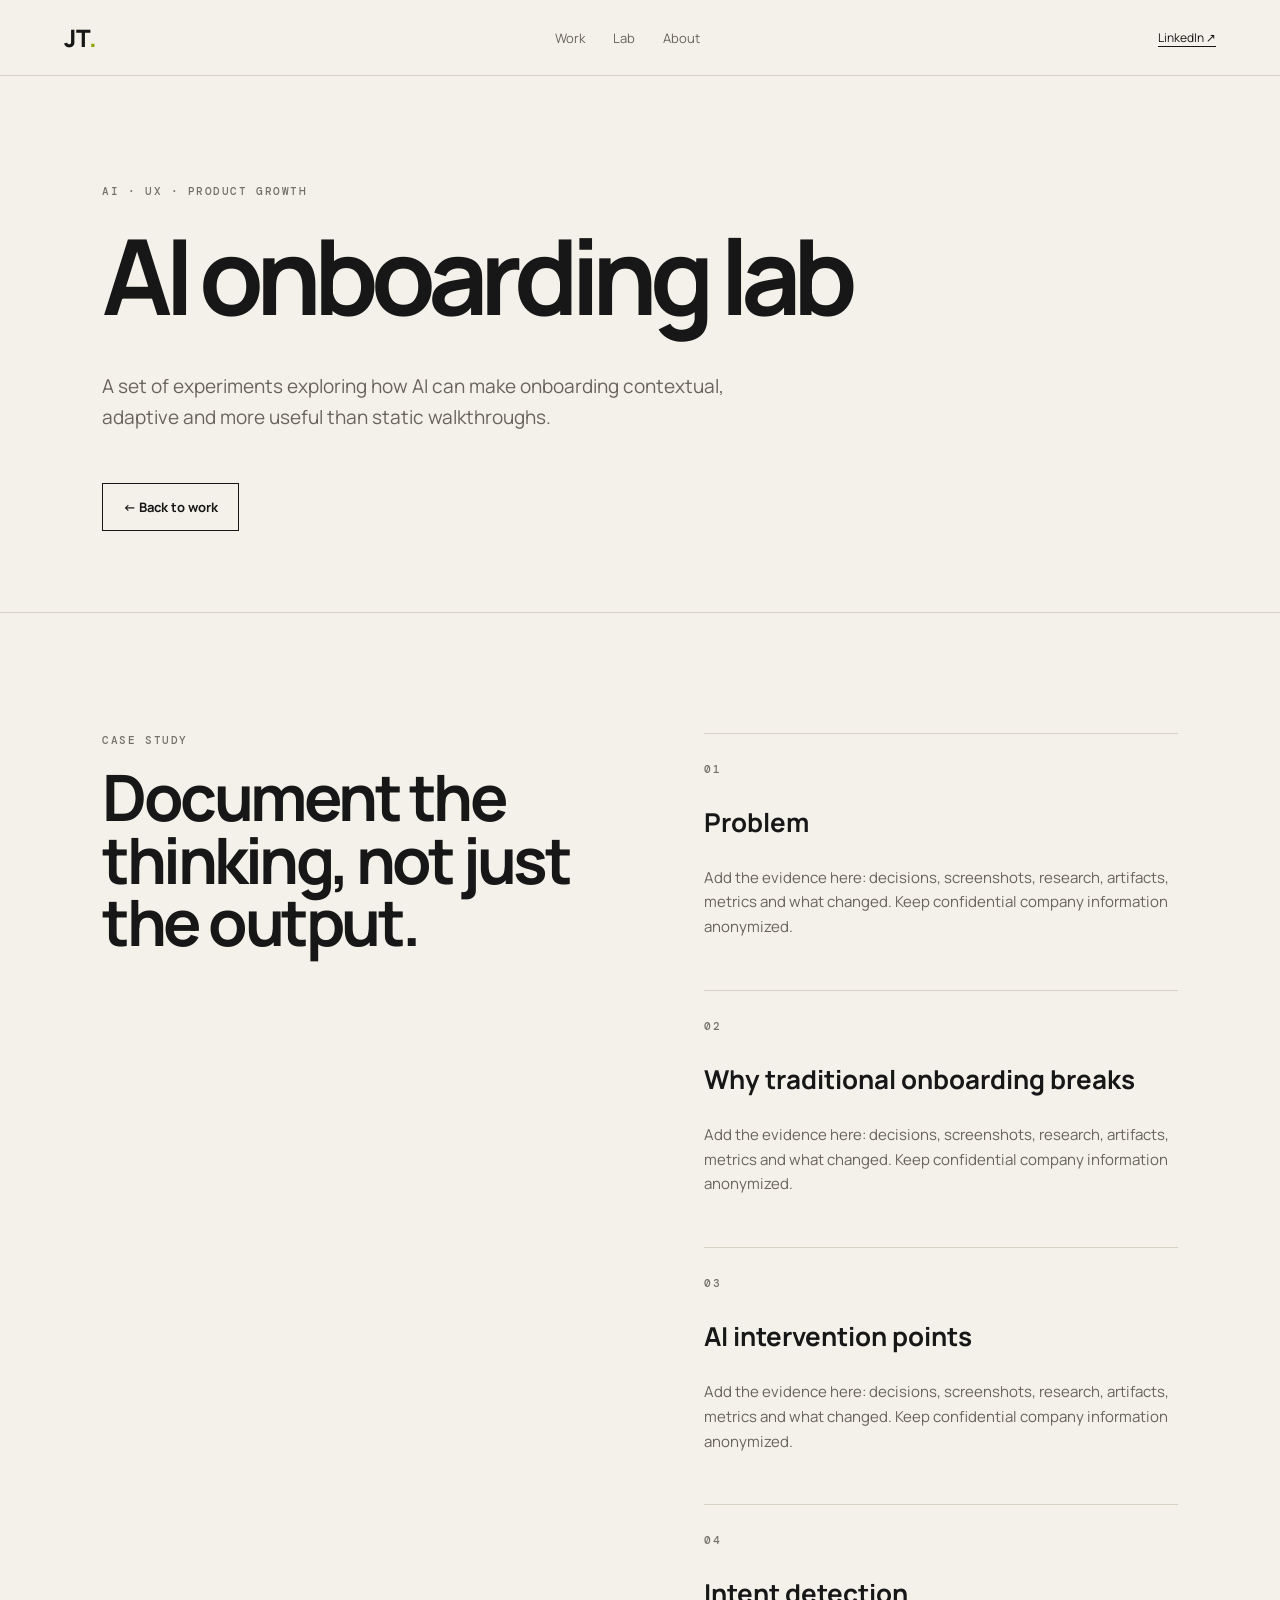
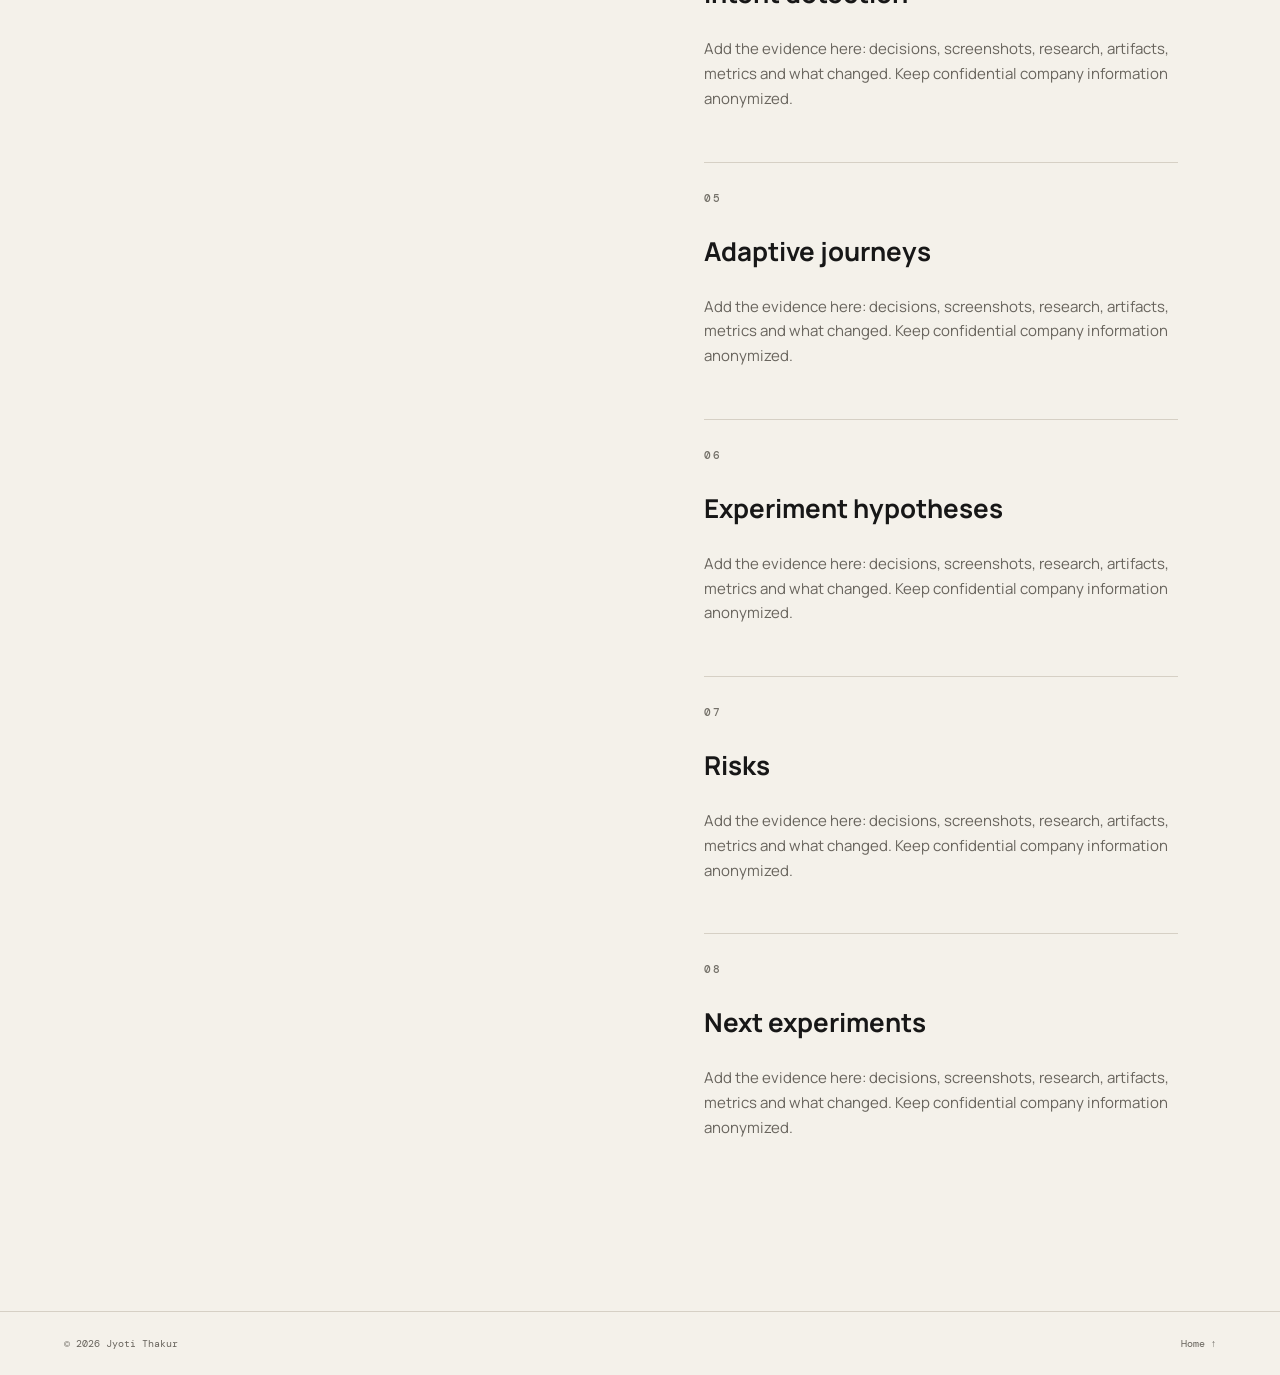
==== projects/ai-onboarding.html @ e101bb47 "creating projects files" ====
<!DOCTYPE html><html lang="en"><head><meta charset="UTF-8"><meta name="viewport" content="width=device-width,initial-scale=1.0"><title>AI onboarding lab — Jyoti Thakur</title><link rel="stylesheet" href="../styles.css"></head><body><header class="nav"><a class="brand" href="../index.html">JT<span>.</span></a><nav><a href="../index.html#work">Work</a><a href="../index.html#lab">Lab</a><a href="../index.html#about">About</a></nav><a class="nav-cta" href="https://www.linkedin.com/in/jyotithakur1/" target="_blank">LinkedIn ↗</a></header><main><section class="hero" style="min-height:520px"><div class="eyebrow">AI · UX · Product Growth</div><h1>AI onboarding lab</h1><p class="hero-copy">A set of experiments exploring how AI can make onboarding contextual, adaptive and more useful than static walkthroughs.</p><div class="hero-actions"><a class="button secondary" href="../index.html#work">← Back to work</a></div></section><section class="section"><div class="about-grid"><div><div class="eyebrow">CASE STUDY</div><h2>Document the thinking, not just the output.</h2></div><div><div style="border-top:1px solid var(--line);padding:22px 0"><span class="eyebrow">01</span><h3 style="font-size:26px">Problem</h3><p class="hero-copy" style="font-size:15px">Add the evidence here: decisions, screenshots, research, artifacts, metrics and what changed. Keep confidential company information anonymized.</p></div><div style="border-top:1px solid var(--line);padding:22px 0"><span class="eyebrow">02</span><h3 style="font-size:26px">Why traditional onboarding breaks</h3><p class="hero-copy" style="font-size:15px">Add the evidence here: decisions, screenshots, research, artifacts, metrics and what changed. Keep confidential company information anonymized.</p></div><div style="border-top:1px solid var(--line);padding:22px 0"><span class="eyebrow">03</span><h3 style="font-size:26px">AI intervention points</h3><p class="hero-copy" style="font-size:15px">Add the evidence here: decisions, screenshots, research, artifacts, metrics and what changed. Keep confidential company information anonymized.</p></div><div style="border-top:1px solid var(--line);padding:22px 0"><span class="eyebrow">04</span><h3 style="font-size:26px">Intent detection</h3><p class="hero-copy" style="font-size:15px">Add the evidence here: decisions, screenshots, research, artifacts, metrics and what changed. Keep confidential company information anonymized.</p></div><div style="border-top:1px solid var(--line);padding:22px 0"><span class="eyebrow">05</span><h3 style="font-size:26px">Adaptive journeys</h3><p class="hero-copy" style="font-size:15px">Add the evidence here: decisions, screenshots, research, artifacts, metrics and what changed. Keep confidential company information anonymized.</p></div><div style="border-top:1px solid var(--line);padding:22px 0"><span class="eyebrow">06</span><h3 style="font-size:26px">Experiment hypotheses</h3><p class="hero-copy" style="font-size:15px">Add the evidence here: decisions, screenshots, research, artifacts, metrics and what changed. Keep confidential company information anonymized.</p></div><div style="border-top:1px solid var(--line);padding:22px 0"><span class="eyebrow">07</span><h3 style="font-size:26px">Risks</h3><p class="hero-copy" style="font-size:15px">Add the evidence here: decisions, screenshots, research, artifacts, metrics and what changed. Keep confidential company information anonymized.</p></div><div style="border-top:1px solid var(--line);padding:22px 0"><span class="eyebrow">08</span><h3 style="font-size:26px">Next experiments</h3><p class="hero-copy" style="font-size:15px">Add the evidence here: decisions, screenshots, research, artifacts, metrics and what changed. Keep confidential company information anonymized.</p></div></div></div></section></main><footer><span>© 2026 Jyoti Thakur</span><a href="../index.html">Home ↑</a></footer></body></html>
---- styles.css ----
@import url('https://fonts.googleapis.com/css2?family=DM+Mono:wght@400;500&family=Manrope:wght@400;500;600;700;800&display=swap');
:root{--bg:#f4f1ea;--ink:#171717;--muted:#68645d;--line:#d6d0c5;--accent:#d8ff3e;--card:#ebe7de}
*{box-sizing:border-box}html{scroll-behavior:smooth}body{margin:0;background:var(--bg);color:var(--ink);font-family:Manrope,system-ui,sans-serif}a{color:inherit;text-decoration:none}.progress{height:3px;background:var(--accent);position:fixed;top:0;left:0;width:0;z-index:99}
.nav{height:76px;padding:0 5vw;display:flex;align-items:center;justify-content:space-between;border-bottom:1px solid var(--line);position:sticky;top:0;background:rgba(244,241,234,.9);backdrop-filter:blur(12px);z-index:50}.brand{font-weight:800;font-size:24px}.brand span{color:#8ea800}.nav nav{display:flex;gap:28px;font-size:13px;color:var(--muted)}.nav nav a:hover{color:var(--ink)}.nav-cta{font-size:12px;border-bottom:1px solid var(--ink)}
.hero{padding:12vh 8vw 9vh;min-height:680px;display:flex;flex-direction:column;justify-content:center;border-bottom:1px solid var(--line)}.eyebrow{font:500 11px/1.4 "DM Mono",monospace;letter-spacing:.14em;color:#737068;text-transform:uppercase}.hero h1{font-size:clamp(52px,8.2vw,124px);line-height:.92;letter-spacing:-.075em;max-width:1100px;margin:28px 0}.hero h1 em{font-style:normal;color:#68645d}.hero-copy{max-width:650px;font-size:19px;line-height:1.65;color:var(--muted)}.hero-actions{display:flex;gap:12px;margin-top:30px;flex-wrap:wrap}.button{padding:14px 20px;border:1px solid var(--ink);font-size:13px;font-weight:700}.primary{background:var(--ink);color:white}.secondary{background:transparent}.hero-note{display:flex;gap:35px;margin-top:70px;font:11px "DM Mono",monospace;color:var(--muted);flex-wrap:wrap}
.signal{display:grid;grid-template-columns:repeat(4,1fr);border-bottom:1px solid var(--line)}.signal div{padding:30px 5vw;border-right:1px solid var(--line);display:flex;flex-direction:column;gap:12px}.signal div:last-child{border-right:0}.signal strong{font:12px "DM Mono";color:#8a8500}.signal span{font-size:14px}
.section{padding:120px 8vw;border-bottom:1px solid var(--line)}.section-head{display:grid;grid-template-columns:1.2fr .8fr;gap:60px;align-items:end;margin-bottom:55px}.section h2{font-size:clamp(38px,5vw,72px);line-height:.98;letter-spacing:-.055em;margin:18px 0}.section-head p,.about p{color:var(--muted);line-height:1.7;font-size:15px}.filters{display:flex;gap:8px;margin-bottom:25px;flex-wrap:wrap}.filter{font:11px "DM Mono";padding:10px 13px;border:1px solid var(--line);background:transparent;cursor:pointer}.filter.active,.filter:hover{background:var(--ink);color:#fff;border-color:var(--ink)}
.work-grid{display:grid;grid-template-columns:repeat(2,1fr);gap:14px}.case-card{background:var(--card);padding:30px;min-height:360px;display:flex;flex-direction:column;transition:.25s transform,.25s background}.case-card:hover{transform:translateY(-4px);background:#e4dfd4}.case-card.featured{grid-column:span 2;min-height:420px}.case-top{display:flex;justify-content:space-between;font:10px "DM Mono";color:#777269}.case-card h3{font-size:clamp(28px,3.5vw,52px);line-height:1;letter-spacing:-.045em;max-width:760px;margin:50px 0 18px}.case-card p{color:var(--muted);line-height:1.65;max-width:680px}.tags{display:flex;gap:7px;flex-wrap:wrap;margin-top:auto;padding-top:25px}.tags span{font:10px "DM Mono";border:1px solid #c7c1b6;padding:7px 9px}.case-card>a{font-size:13px;font-weight:700;margin-top:25px}
.marquee{overflow:hidden;border-bottom:1px solid var(--line);white-space:nowrap;padding:18px 0;font:11px "DM Mono";letter-spacing:.12em}.marquee div{display:inline-block;animation:move 24s linear infinite}@keyframes move{to{transform:translateX(-50%)}}
.split{display:grid;grid-template-columns:1fr 1fr;gap:10vw}.lab-list{border-top:1px solid var(--line)}.lab-list a{display:grid;grid-template-columns:40px 1fr auto;gap:16px;padding:24px 0;border-bottom:1px solid var(--line);align-items:center}.lab-list span,.lab-list i{font:11px "DM Mono";color:#858078}.lab-list b{font-size:17px}.lab-list small{grid-column:2;color:var(--muted);font-size:12px;margin-top:-10px}.lab-list i{grid-column:3;grid-row:1/3}.lab-list a:hover b{transform:translateX(4px)}
.thinking h2{max-width:1100px}.thinking-grid{display:grid;grid-template-columns:repeat(3,1fr);gap:35px;margin-top:65px}.thinking-grid div{border-top:1px solid var(--ink);padding-top:18px}.thinking-grid span,.cap-grid span{font:11px "DM Mono";color:#8a8500}.thinking-grid h3{font-size:22px}.thinking-grid p,.cap-grid p{color:var(--muted);line-height:1.65;font-size:14px}
.cap-grid{display:grid;grid-template-columns:repeat(5,1fr);gap:1px;background:var(--line);margin-top:55px}.cap-grid>div{background:var(--bg);padding:24px;min-height:230px}.cap-grid h3{font-size:25px}
.about-grid{display:grid;grid-template-columns:1fr 1fr;gap:10vw}.about-grid h2{font-size:clamp(36px,5vw,68px)}.about-grid p{font-size:16px;margin-bottom:28px}
.credential-grid{display:grid;grid-template-columns:repeat(4,1fr);gap:1px;background:var(--line);margin-top:45px}.credential-grid div{background:var(--bg);padding:25px;min-height:130px}.credential-grid strong{display:block;font-size:15px;margin-bottom:10px}.credential-grid span{font:11px "DM Mono";color:var(--muted)}
.cta{padding:130px 8vw;text-align:center;background:var(--ink);color:white}.cta .eyebrow{color:#aaa}.cta h2{max-width:850px;margin:25px auto;font-size:clamp(45px,6vw,90px);line-height:.95;letter-spacing:-.06em}.cta .secondary{color:white;border-color:white}
footer{padding:25px 5vw;display:flex;justify-content:space-between;font:10px "DM Mono";color:var(--muted)}
@media(max-width:800px){.nav nav{display:none}.nav{padding:0 5vw}.hero{padding:90px 6vw;min-height:auto}.hero h1{font-size:55px}.section{padding:80px 6vw}.section-head,.split,.about-grid{grid-template-columns:1fr;gap:30px}.signal{grid-template-columns:1fr 1fr}.signal div:nth-child(2){border-right:0}.work-grid{grid-template-columns:1fr}.case-card.featured{grid-column:auto}.thinking-grid,.credential-grid,.cap-grid{grid-template-columns:1fr}.cap-grid{background:none;gap:12px}.cap-grid>div{border:1px solid var(--line)}footer{flex-direction:column;gap:10px}.hero-note{margin-top:50px}}
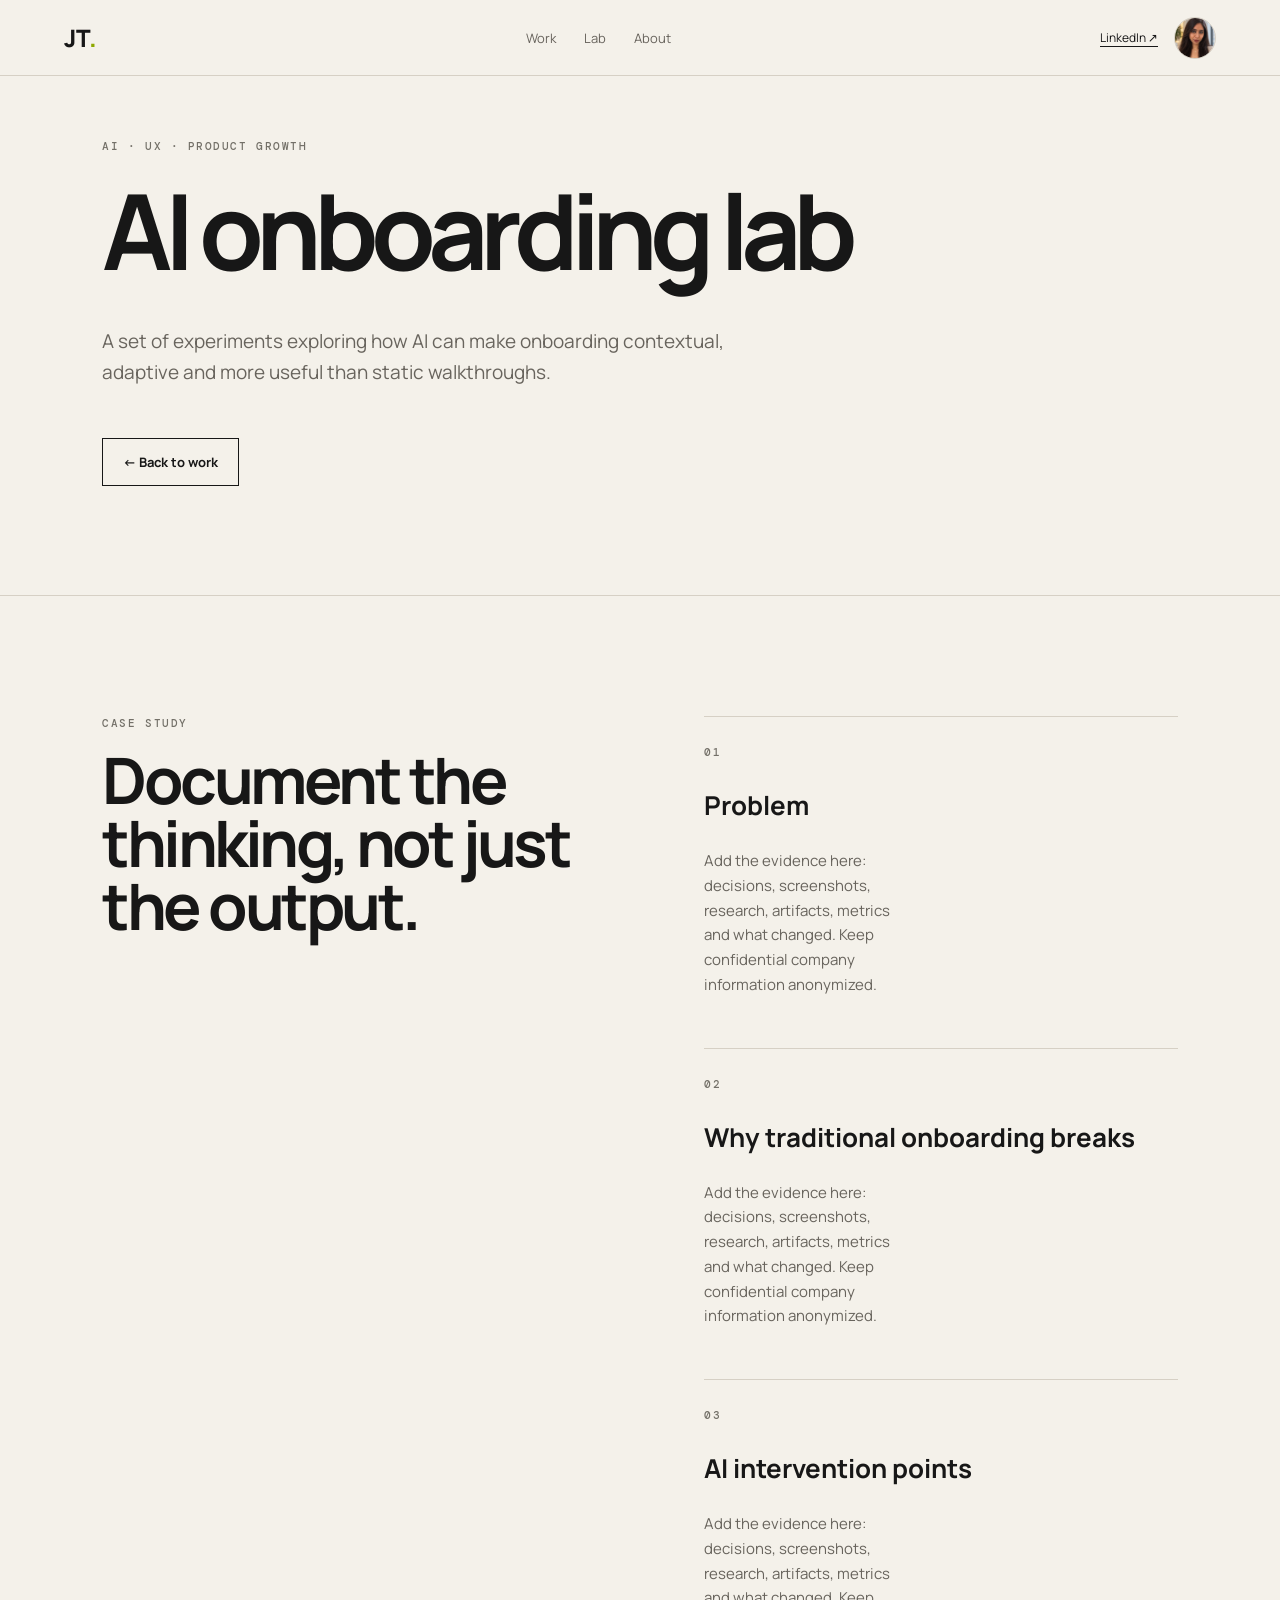
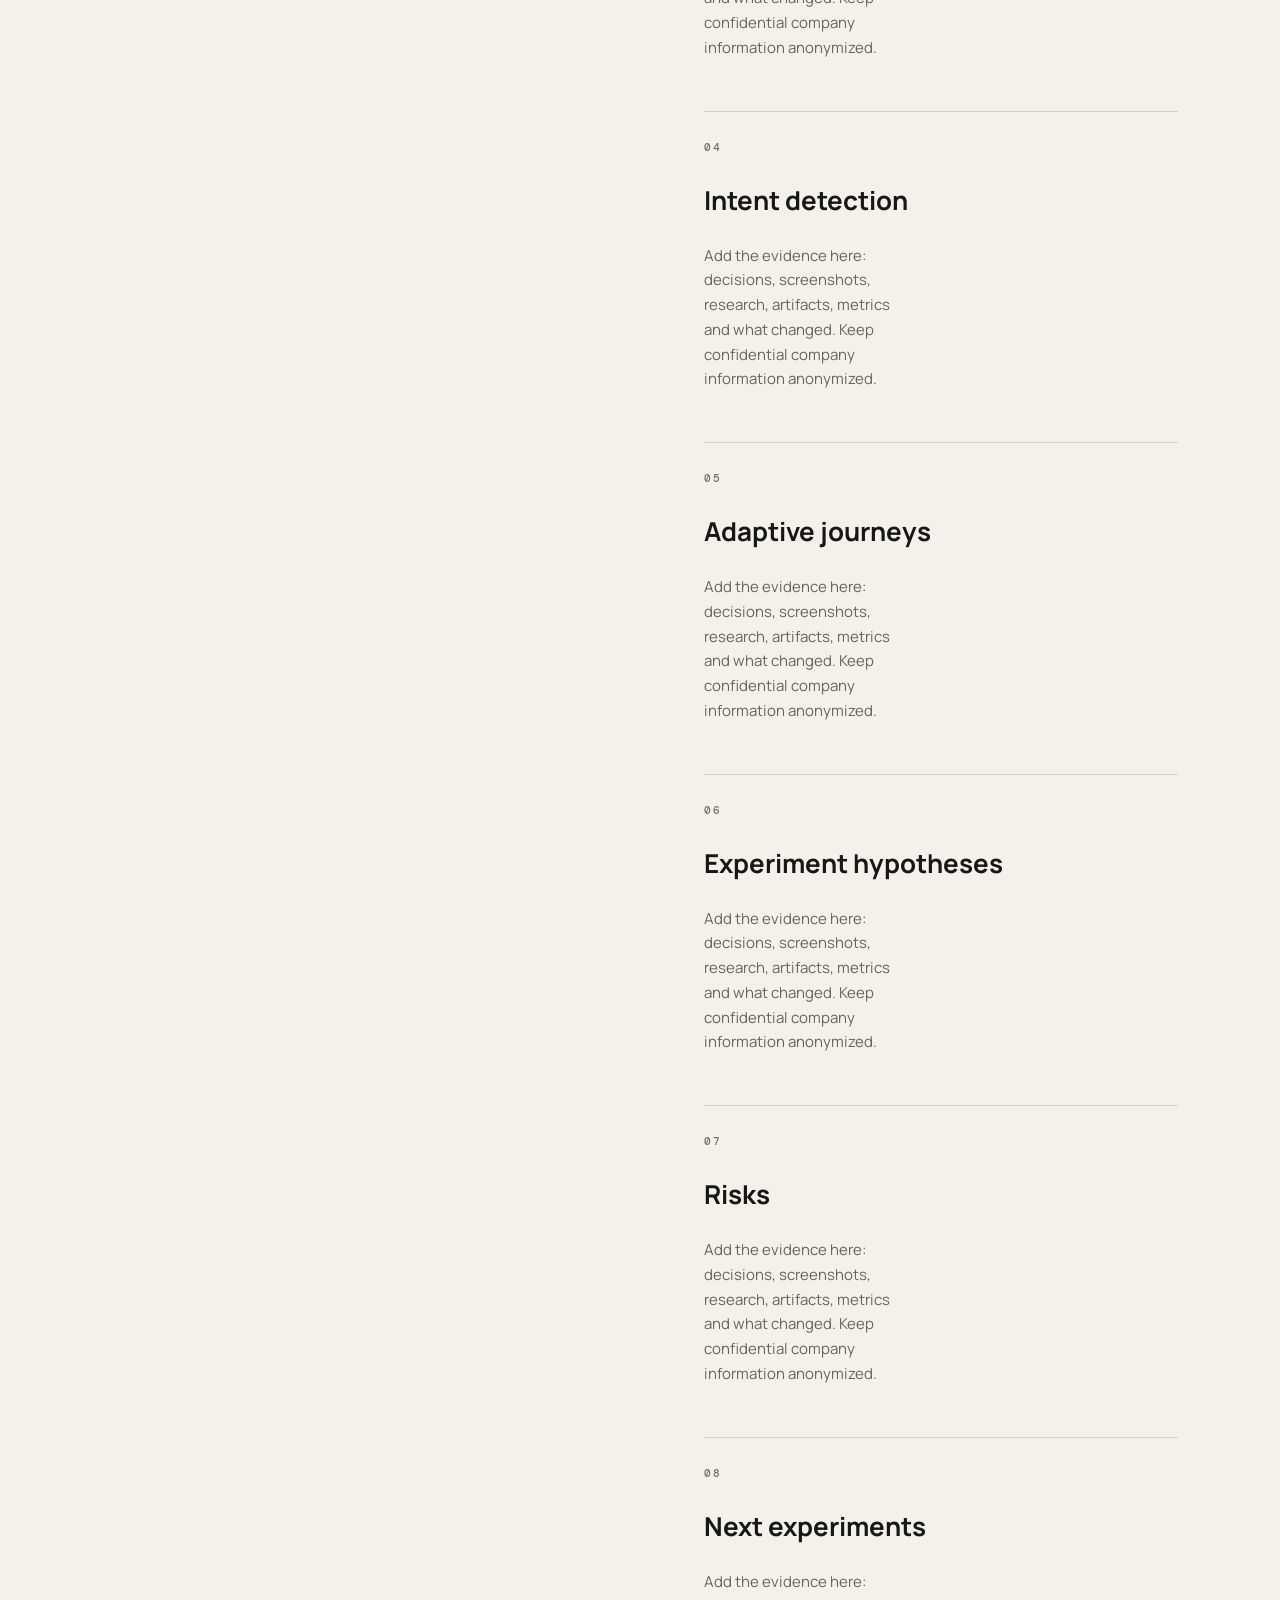
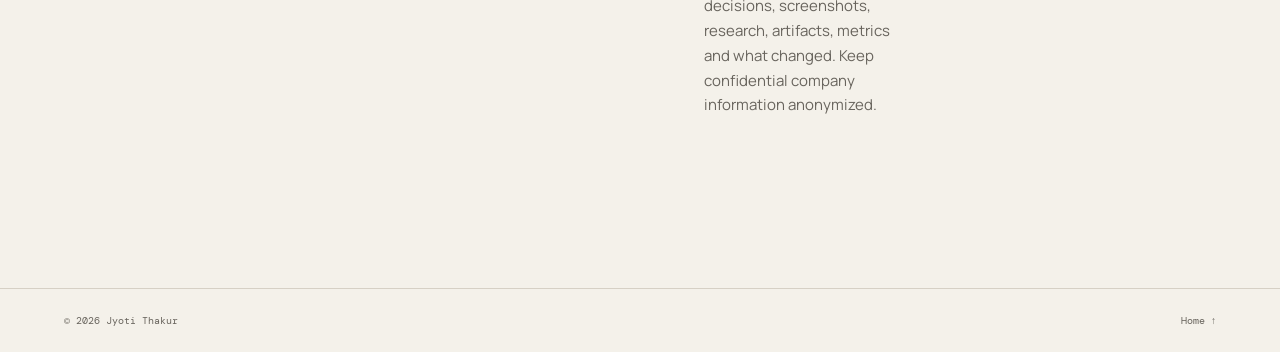
==== commit 17c9de92: "added latest layout" ====
--- a/projects/ai-onboarding.html
+++ b/projects/ai-onboarding.html
@@ -1 +1 @@
-<!DOCTYPE html><html lang="en"><head><meta charset="UTF-8"><meta name="viewport" content="width=device-width,initial-scale=1.0"><title>AI onboarding lab — Jyoti Thakur</title><link rel="stylesheet" href="../styles.css"></head><body><header class="nav"><a class="brand" href="../index.html">JT<span>.</span></a><nav><a href="../index.html#work">Work</a><a href="../index.html#lab">Lab</a><a href="../index.html#about">About</a></nav><a class="nav-cta" href="https://www.linkedin.com/in/jyotithakur1/" target="_blank">LinkedIn ↗</a></header><main><section class="hero" style="min-height:520px"><div class="eyebrow">AI · UX · Product Growth</div><h1>AI onboarding lab</h1><p class="hero-copy">A set of experiments exploring how AI can make onboarding contextual, adaptive and more useful than static walkthroughs.</p><div class="hero-actions"><a class="button secondary" href="../index.html#work">← Back to work</a></div></section><section class="section"><div class="about-grid"><div><div class="eyebrow">CASE STUDY</div><h2>Document the thinking, not just the output.</h2></div><div><div style="border-top:1px solid var(--line);padding:22px 0"><span class="eyebrow">01</span><h3 style="font-size:26px">Problem</h3><p class="hero-copy" style="font-size:15px">Add the evidence here: decisions, screenshots, research, artifacts, metrics and what changed. Keep confidential company information anonymized.</p></div><div style="border-top:1px solid var(--line);padding:22px 0"><span class="eyebrow">02</span><h3 style="font-size:26px">Why traditional onboarding breaks</h3><p class="hero-copy" style="font-size:15px">Add the evidence here: decisions, screenshots, research, artifacts, metrics and what changed. Keep confidential company information anonymized.</p></div><div style="border-top:1px solid var(--line);padding:22px 0"><span class="eyebrow">03</span><h3 style="font-size:26px">AI intervention points</h3><p class="hero-copy" style="font-size:15px">Add the evidence here: decisions, screenshots, research, artifacts, metrics and what changed. Keep confidential company information anonymized.</p></div><div style="border-top:1px solid var(--line);padding:22px 0"><span class="eyebrow">04</span><h3 style="font-size:26px">Intent detection</h3><p class="hero-copy" style="font-size:15px">Add the evidence here: decisions, screenshots, research, artifacts, metrics and what changed. Keep confidential company information anonymized.</p></div><div style="border-top:1px solid var(--line);padding:22px 0"><span class="eyebrow">05</span><h3 style="font-size:26px">Adaptive journeys</h3><p class="hero-copy" style="font-size:15px">Add the evidence here: decisions, screenshots, research, artifacts, metrics and what changed. Keep confidential company information anonymized.</p></div><div style="border-top:1px solid var(--line);padding:22px 0"><span class="eyebrow">06</span><h3 style="font-size:26px">Experiment hypotheses</h3><p class="hero-copy" style="font-size:15px">Add the evidence here: decisions, screenshots, research, artifacts, metrics and what changed. Keep confidential company information anonymized.</p></div><div style="border-top:1px solid var(--line);padding:22px 0"><span class="eyebrow">07</span><h3 style="font-size:26px">Risks</h3><p class="hero-copy" style="font-size:15px">Add the evidence here: decisions, screenshots, research, artifacts, metrics and what changed. Keep confidential company information anonymized.</p></div><div style="border-top:1px solid var(--line);padding:22px 0"><span class="eyebrow">08</span><h3 style="font-size:26px">Next experiments</h3><p class="hero-copy" style="font-size:15px">Add the evidence here: decisions, screenshots, research, artifacts, metrics and what changed. Keep confidential company information anonymized.</p></div></div></div></section></main><footer><span>© 2026 Jyoti Thakur</span><a href="../index.html">Home ↑</a></footer></body></html>+<!DOCTYPE html><html lang="en"><head><meta charset="UTF-8"><meta name="viewport" content="width=device-width,initial-scale=1.0"><title>AI onboarding lab — Jyoti Thakur</title><link rel="icon" href="../assets/jyoti-profile.jpg"><link rel="stylesheet" href="../styles.css"></head><body><header class="nav"><a class="brand" href="../index.html">JT<span>.</span></a><nav><a href="../index.html#work">Work</a><a href="../index.html#lab">Lab</a><a href="../index.html#about">About</a></nav><div class="nav-right"><a class="nav-cta" href="https://www.linkedin.com/in/jyotithakur1/" target="_blank">LinkedIn ↗</a><a class="nav-avatar is-visible" href="../index.html" aria-label="Back to home"><img src="../assets/jyoti-profile.jpg" alt="Jyoti Thakur" width="88" height="88" loading="lazy" decoding="async"></a></div></header><main><section class="hero" style="min-height:520px"><div class="eyebrow">AI · UX · Product Growth</div><h1>AI onboarding lab</h1><p class="hero-copy">A set of experiments exploring how AI can make onboarding contextual, adaptive and more useful than static walkthroughs.</p><div class="hero-actions"><a class="button secondary" href="../index.html#work">← Back to work</a></div></section><section class="section"><div class="about-grid"><div><div class="eyebrow">CASE STUDY</div><h2>Document the thinking, not just the output.</h2></div><div><div style="border-top:1px solid var(--line);padding:22px 0"><span class="eyebrow">01</span><h3 style="font-size:26px">Problem</h3><p class="hero-copy" style="font-size:15px">Add the evidence here: decisions, screenshots, research, artifacts, metrics and what changed. Keep confidential company information anonymized.</p></div><div style="border-top:1px solid var(--line);padding:22px 0"><span class="eyebrow">02</span><h3 style="font-size:26px">Why traditional onboarding breaks</h3><p class="hero-copy" style="font-size:15px">Add the evidence here: decisions, screenshots, research, artifacts, metrics and what changed. Keep confidential company information anonymized.</p></div><div style="border-top:1px solid var(--line);padding:22px 0"><span class="eyebrow">03</span><h3 style="font-size:26px">AI intervention points</h3><p class="hero-copy" style="font-size:15px">Add the evidence here: decisions, screenshots, research, artifacts, metrics and what changed. Keep confidential company information anonymized.</p></div><div style="border-top:1px solid var(--line);padding:22px 0"><span class="eyebrow">04</span><h3 style="font-size:26px">Intent detection</h3><p class="hero-copy" style="font-size:15px">Add the evidence here: decisions, screenshots, research, artifacts, metrics and what changed. Keep confidential company information anonymized.</p></div><div style="border-top:1px solid var(--line);padding:22px 0"><span class="eyebrow">05</span><h3 style="font-size:26px">Adaptive journeys</h3><p class="hero-copy" style="font-size:15px">Add the evidence here: decisions, screenshots, research, artifacts, metrics and what changed. Keep confidential company information anonymized.</p></div><div style="border-top:1px solid var(--line);padding:22px 0"><span class="eyebrow">06</span><h3 style="font-size:26px">Experiment hypotheses</h3><p class="hero-copy" style="font-size:15px">Add the evidence here: decisions, screenshots, research, artifacts, metrics and what changed. Keep confidential company information anonymized.</p></div><div style="border-top:1px solid var(--line);padding:22px 0"><span class="eyebrow">07</span><h3 style="font-size:26px">Risks</h3><p class="hero-copy" style="font-size:15px">Add the evidence here: decisions, screenshots, research, artifacts, metrics and what changed. Keep confidential company information anonymized.</p></div><div style="border-top:1px solid var(--line);padding:22px 0"><span class="eyebrow">08</span><h3 style="font-size:26px">Next experiments</h3><p class="hero-copy" style="font-size:15px">Add the evidence here: decisions, screenshots, research, artifacts, metrics and what changed. Keep confidential company information anonymized.</p></div></div></div></section></main><footer><span>© 2026 Jyoti Thakur</span><a href="../index.html">Home ↑</a></footer></body></html>
--- a/styles.css
+++ b/styles.css
@@ -1,8 +1,10 @@
 @import url('https://fonts.googleapis.com/css2?family=DM+Mono:wght@400;500&family=Manrope:wght@400;500;600;700;800&display=swap');
-:root{--bg:#f4f1ea;--ink:#171717;--muted:#68645d;--line:#d6d0c5;--accent:#d8ff3e;--card:#ebe7de}
+:root{--bg:#f4f1ea;--ink:#171717;--muted:#68645d;--line:#d6d0c5;--accent:#d8ff3e;--card:#ebe7de;--frame-ink:#1e1813;--frame-muted:#6b5d4c;--frame-soft:#5a4f42;--frame-edge:#c6b9a4}
 *{box-sizing:border-box}html{scroll-behavior:smooth}body{margin:0;background:var(--bg);color:var(--ink);font-family:Manrope,system-ui,sans-serif}a{color:inherit;text-decoration:none}.progress{height:3px;background:var(--accent);position:fixed;top:0;left:0;width:0;z-index:99}
-.nav{height:76px;padding:0 5vw;display:flex;align-items:center;justify-content:space-between;border-bottom:1px solid var(--line);position:sticky;top:0;background:rgba(244,241,234,.9);backdrop-filter:blur(12px);z-index:50}.brand{font-weight:800;font-size:24px}.brand span{color:#8ea800}.nav nav{display:flex;gap:28px;font-size:13px;color:var(--muted)}.nav nav a:hover{color:var(--ink)}.nav-cta{font-size:12px;border-bottom:1px solid var(--ink)}
-.hero{padding:12vh 8vw 9vh;min-height:680px;display:flex;flex-direction:column;justify-content:center;border-bottom:1px solid var(--line)}.eyebrow{font:500 11px/1.4 "DM Mono",monospace;letter-spacing:.14em;color:#737068;text-transform:uppercase}.hero h1{font-size:clamp(52px,8.2vw,124px);line-height:.92;letter-spacing:-.075em;max-width:1100px;margin:28px 0}.hero h1 em{font-style:normal;color:#68645d}.hero-copy{max-width:650px;font-size:19px;line-height:1.65;color:var(--muted)}.hero-actions{display:flex;gap:12px;margin-top:30px;flex-wrap:wrap}.button{padding:14px 20px;border:1px solid var(--ink);font-size:13px;font-weight:700}.primary{background:var(--ink);color:white}.secondary{background:transparent}.hero-note{display:flex;gap:35px;margin-top:70px;font:11px "DM Mono",monospace;color:var(--muted);flex-wrap:wrap}
+.nav{height:76px;padding:0 5vw;display:flex;align-items:center;justify-content:space-between;border-bottom:1px solid var(--line);position:sticky;top:0;background:rgba(244,241,234,.9);backdrop-filter:blur(12px);z-index:50}.brand{font-weight:800;font-size:24px}.brand span{color:#8ea800}.nav nav{display:flex;gap:28px;font-size:13px;color:var(--muted)}.nav nav a:hover{color:var(--ink)}.nav-cta{font-size:12px;border-bottom:1px solid var(--ink)}.nav-right{display:flex;align-items:center;gap:16px}.nav-avatar{width:42px;height:42px;flex-shrink:0;border-radius:50%;overflow:hidden;display:block;border:1px solid var(--line);opacity:0;transform:scale(.55);pointer-events:none;transition:opacity .35s ease,transform .35s ease}.nav-avatar img{width:100%;height:100%;object-fit:cover;object-position:center 22%;display:block}body.scrolled .nav-avatar,.nav-avatar.is-visible{opacity:1;transform:scale(1);pointer-events:auto}
+.hero{padding:7vh 8vw 9vh;display:flex;flex-direction:column;justify-content:flex-start;border-bottom:1px solid var(--line);position:relative}
+.hero-frame{position:relative;isolation:isolate;overflow:hidden;border:1px solid var(--frame-edge);background:url(assets/hero-backdrop.jpg) center/cover no-repeat;padding:52px 56px 58px;margin-bottom:46px;min-height:542px}.hero-frame::before{content:"";position:absolute;inset:0;background:linear-gradient(100deg,rgba(244,241,234,.66) 0%,rgba(244,241,234,.56) 42%,rgba(244,241,234,.24) 70%,rgba(244,241,234,.06) 100%);z-index:0}.hero-frame>*{position:relative;z-index:1}.hero-frame-copy{padding-right:340px}.hero .hero-copy,.hero .hero-note{padding-right:0}.hero-frame .eyebrow{color:var(--frame-soft)}.hero .hero-frame h1{margin:24px 0 0;padding-right:0;font-size:clamp(40px,5.3vw,82px);line-height:.96;color:var(--frame-ink)}.hero .hero-frame h1 em{color:var(--frame-muted)}
+.profile-photo{position:absolute;top:52px;right:56px;width:288px;height:432px;object-fit:cover;object-position:center 18%;border:1px solid rgba(255,255,255,.55);box-shadow:0 18px 44px rgba(30,24,19,.28);display:block;z-index:2;animation:heroPhotoIn .8s ease .1s both}@keyframes heroPhotoIn{from{opacity:0;transform:translateY(16px)}to{opacity:1;transform:translateY(0)}}@media(prefers-reduced-motion:reduce){.profile-photo{animation:none}}.eyebrow{font:500 11px/1.4 "DM Mono",monospace;letter-spacing:.14em;color:#737068;text-transform:uppercase}.hero h1{font-size:clamp(52px,8.2vw,124px);line-height:.92;letter-spacing:-.075em;max-width:1100px;margin:28px 0;padding-right:290px}.hero h1 em{font-style:normal;color:#68645d}.hero-copy{max-width:650px;font-size:19px;line-height:1.65;color:var(--muted);padding-right:280px}.hero-actions{display:flex;gap:12px;margin-top:30px;flex-wrap:wrap}.button{padding:14px 20px;border:1px solid var(--ink);font-size:13px;font-weight:700}.primary{background:var(--ink);color:white}.secondary{background:transparent}.hero-note{display:flex;gap:35px;margin-top:70px;font:11px "DM Mono",monospace;color:var(--muted);flex-wrap:wrap;padding-right:280px}
 .signal{display:grid;grid-template-columns:repeat(4,1fr);border-bottom:1px solid var(--line)}.signal div{padding:30px 5vw;border-right:1px solid var(--line);display:flex;flex-direction:column;gap:12px}.signal div:last-child{border-right:0}.signal strong{font:12px "DM Mono";color:#8a8500}.signal span{font-size:14px}
 .section{padding:120px 8vw;border-bottom:1px solid var(--line)}.section-head{display:grid;grid-template-columns:1.2fr .8fr;gap:60px;align-items:end;margin-bottom:55px}.section h2{font-size:clamp(38px,5vw,72px);line-height:.98;letter-spacing:-.055em;margin:18px 0}.section-head p,.about p{color:var(--muted);line-height:1.7;font-size:15px}.filters{display:flex;gap:8px;margin-bottom:25px;flex-wrap:wrap}.filter{font:11px "DM Mono";padding:10px 13px;border:1px solid var(--line);background:transparent;cursor:pointer}.filter.active,.filter:hover{background:var(--ink);color:#fff;border-color:var(--ink)}
 .work-grid{display:grid;grid-template-columns:repeat(2,1fr);gap:14px}.case-card{background:var(--card);padding:30px;min-height:360px;display:flex;flex-direction:column;transition:.25s transform,.25s background}.case-card:hover{transform:translateY(-4px);background:#e4dfd4}.case-card.featured{grid-column:span 2;min-height:420px}.case-top{display:flex;justify-content:space-between;font:10px "DM Mono";color:#777269}.case-card h3{font-size:clamp(28px,3.5vw,52px);line-height:1;letter-spacing:-.045em;max-width:760px;margin:50px 0 18px}.case-card p{color:var(--muted);line-height:1.65;max-width:680px}.tags{display:flex;gap:7px;flex-wrap:wrap;margin-top:auto;padding-top:25px}.tags span{font:10px "DM Mono";border:1px solid #c7c1b6;padding:7px 9px}.case-card>a{font-size:13px;font-weight:700;margin-top:25px}
@@ -14,4 +16,5 @@
 .credential-grid{display:grid;grid-template-columns:repeat(4,1fr);gap:1px;background:var(--line);margin-top:45px}.credential-grid div{background:var(--bg);padding:25px;min-height:130px}.credential-grid strong{display:block;font-size:15px;margin-bottom:10px}.credential-grid span{font:11px "DM Mono";color:var(--muted)}
 .cta{padding:130px 8vw;text-align:center;background:var(--ink);color:white}.cta .eyebrow{color:#aaa}.cta h2{max-width:850px;margin:25px auto;font-size:clamp(45px,6vw,90px);line-height:.95;letter-spacing:-.06em}.cta .secondary{color:white;border-color:white}
 footer{padding:25px 5vw;display:flex;justify-content:space-between;font:10px "DM Mono";color:var(--muted)}
-@media(max-width:800px){.nav nav{display:none}.nav{padding:0 5vw}.hero{padding:90px 6vw;min-height:auto}.hero h1{font-size:55px}.section{padding:80px 6vw}.section-head,.split,.about-grid{grid-template-columns:1fr;gap:30px}.signal{grid-template-columns:1fr 1fr}.signal div:nth-child(2){border-right:0}.work-grid{grid-template-columns:1fr}.case-card.featured{grid-column:auto}.thinking-grid,.credential-grid,.cap-grid{grid-template-columns:1fr}.cap-grid{background:none;gap:12px}.cap-grid>div{border:1px solid var(--line)}footer{flex-direction:column;gap:10px}.hero-note{margin-top:50px}}
+@media(max-width:1000px){.hero-frame{padding:40px 38px 46px;min-height:386px}.profile-photo{width:200px;height:300px;top:40px;right:38px}.hero-frame-copy{padding-right:232px}.hero-copy,.hero-note{padding-right:0}}
+@media(max-width:800px){.nav nav{display:none}.nav{padding:0 5vw}.nav-right{gap:10px}.nav-avatar{width:34px;height:34px}.hero{padding:34px 6vw 80px;min-height:auto}.hero-frame{display:flex;flex-direction:column;padding:24px 22px 30px;margin-bottom:34px;min-height:0}.hero-frame::before{background:linear-gradient(170deg,rgba(244,241,234,.30) 0%,rgba(244,241,234,.80) 38%,rgba(244,241,234,.92) 100%)}.hero-frame-copy{padding-right:0}.profile-photo{position:relative;order:-1;top:auto;right:auto;width:150px;height:225px;margin:0 0 26px auto}.hero-frame h1{margin-top:18px}.hero-copy,.hero-note{padding-right:0}.hero h1{font-size:55px}.section{padding:80px 6vw}.section-head,.split,.about-grid{grid-template-columns:1fr;gap:30px}.signal{grid-template-columns:1fr 1fr}.signal div:nth-child(2){border-right:0}.work-grid{grid-template-columns:1fr}.case-card.featured{grid-column:auto}.thinking-grid,.credential-grid,.cap-grid{grid-template-columns:1fr}.cap-grid{background:none;gap:12px}.cap-grid>div{border:1px solid var(--line)}footer{flex-direction:column;gap:10px}.hero-note{margin-top:50px}}
